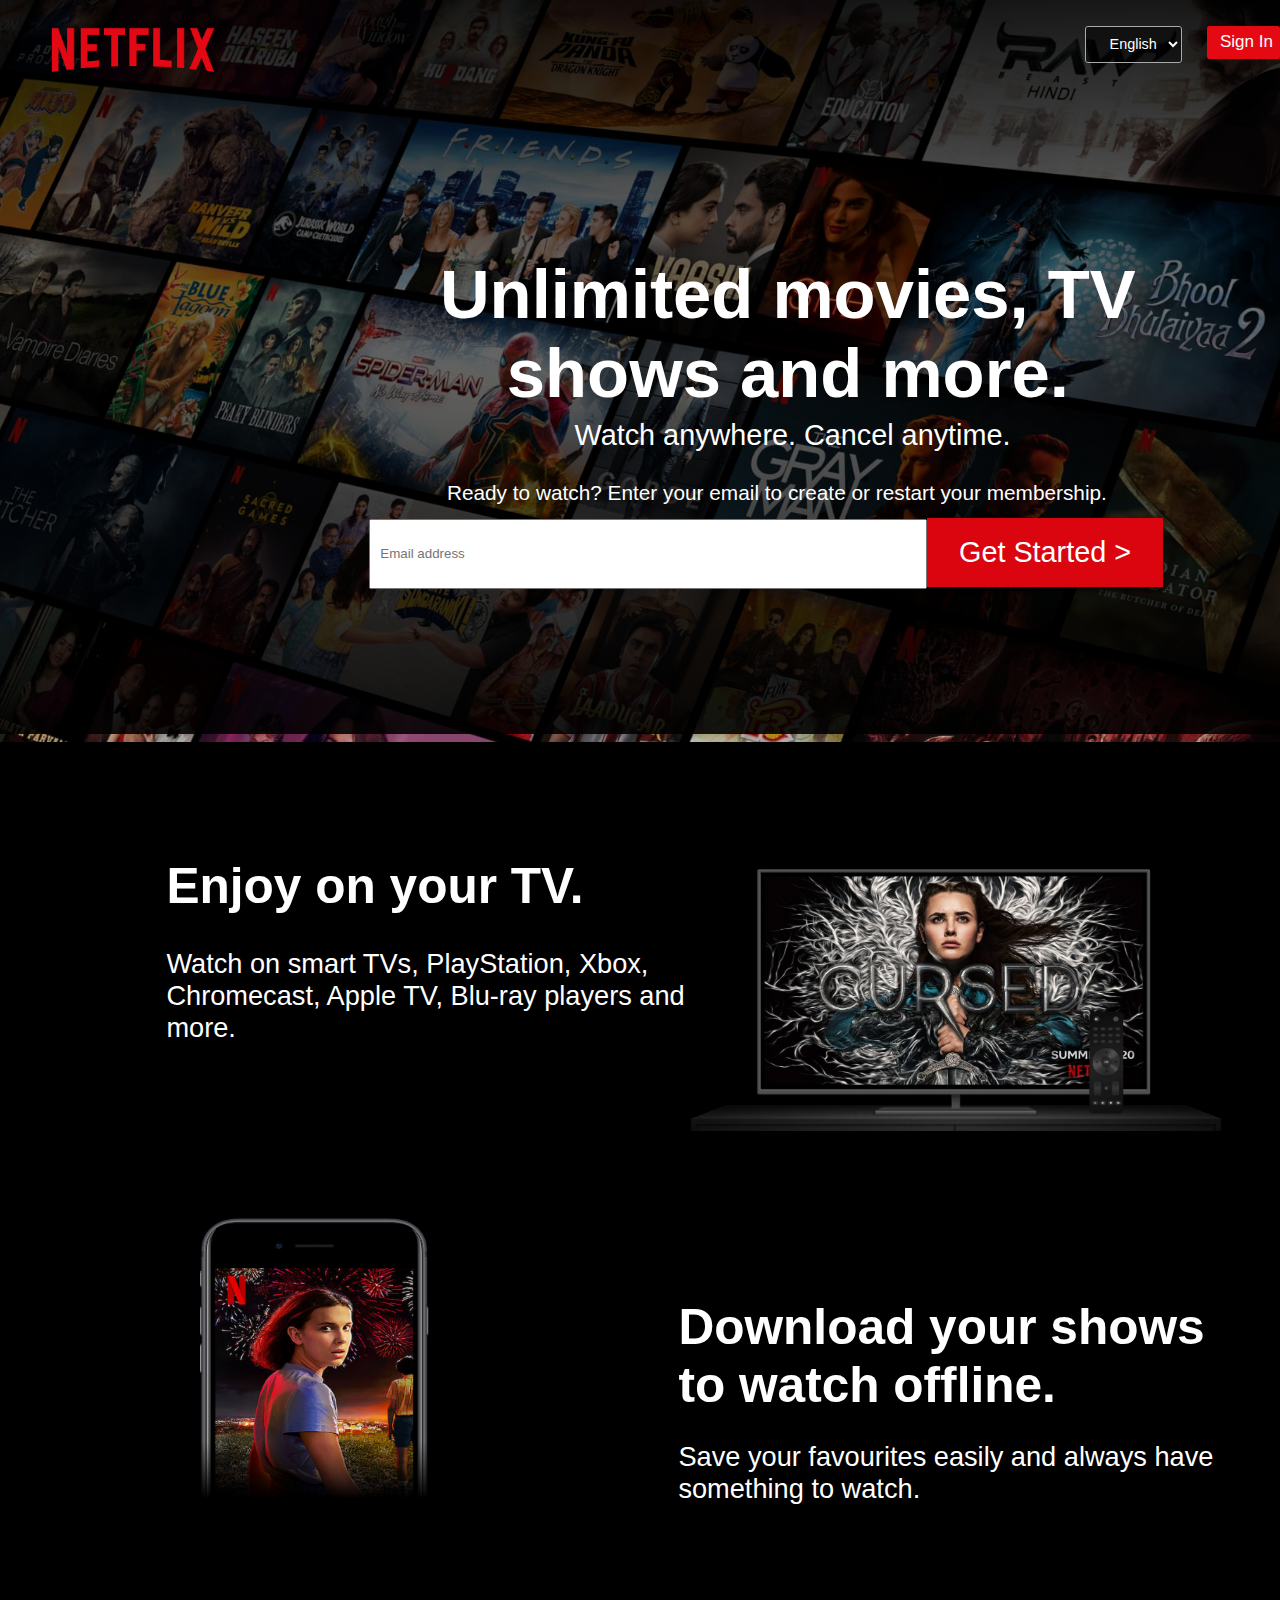
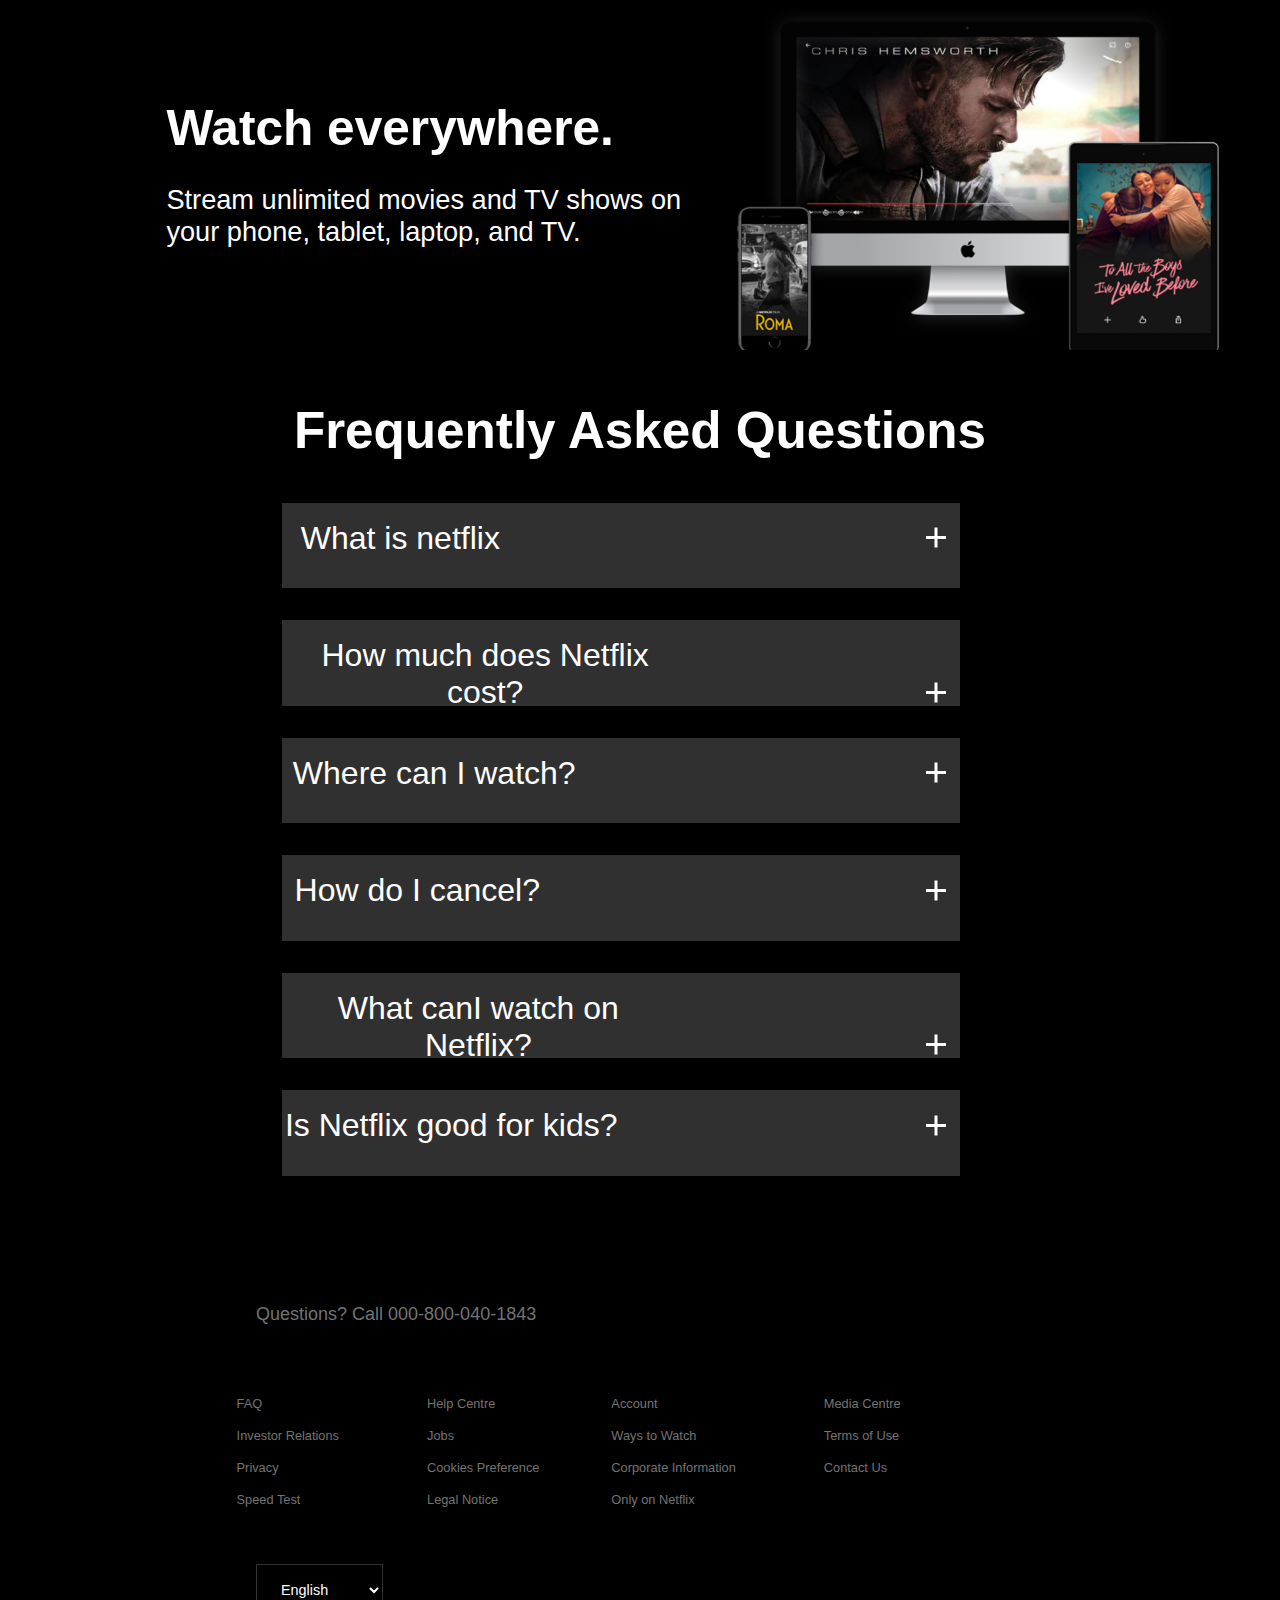
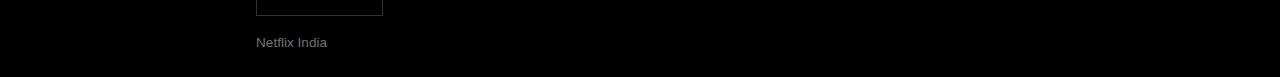
==== index.html @ 5e6e74a6 "Add files via upload" ====
<!DOCTYPE html>
<html lang="en">
<head>
    <meta charset="UTF-8">
    <meta http-equiv="X-UA-Compatible" content="IE=edge">
    <meta name="viewport" content="width=device-width, initial-scale=1.0">
    <link rel="stylesheet" href="style.css">
    <link rel="stylesheet" href="https://cdnjs.cloudflare.com/ajax/libs/font-awesome/6.1.2/css/all.min.css" integrity="sha512-1sCRPdkRXhBV2PBLUdRb4tMg1w2YPf37qatUFeS7zlBy7jJI8Lf4VHwWfZZfpXtYSLy85pkm9GaYVYMfw5BC1A==" crossorigin="anonymous" referrerpolicy="no-referrer" />
    <title>Netflix Clone</title>
</head>
<body>
    <div class="front-page">
        <div class="navbar">
            <img src="logo.png" alt="" height="136" width="247">
    
            <div class="lang">
                <i class="fa-solid fa-globe"></i>
                <select name="lang">
                    <option value="english">English</option>
                    <option value="hindi">हिंदी</option>
                </select>
            </div>
            <div class="sign-up">
                <a href="#">Sign In</a>
            </div>
        </div>
            
        <div class="head">
            <h2>Unlimited movies, TV shows and more.</h2>
            <p>Watch anywhere. Cancel anytime.</p>
            <span>Ready to watch? Enter your email to create or restart your membership.</span>
            <input type="email" placeholder="  Email address" required="">
            <a href="#">Get Started > </a>
        </div>
        <header id="home"></header>
    </div>

    <div class="tv-sec">
        <h1>Enjoy on your TV.</h1>
        <p>Watch on smart TVs, PlayStation, Xbox,<br> Chromecast, Apple TV, Blu-ray players and<br> more.</p>
        <img src="tv1.png" alt="" width="530" height="397">
    </div>

    <div class="mobile-sec">
        <img src="mobile.jpg" alt="" height="330px" width="500px">
        <h1>Download your shows<br> to watch offline.</h1>
        <p>Save your favourites easily and always have<br> something to watch.</p>
    </div>

    <div class="tv2-sec">
        <h1>Watch everywhere.</h1>
        <p>Stream unlimited movies and TV shows on<br> your phone, tablet, laptop, and TV.</p>
        <img src="mac.png" alt="" width="560" height="400">
    </div>
    
    <div class="boy-sec">
        <img src="boy.png" alt="" height="360px" width="500px">
        <h1>Create profiles for<br> children.</h1>
        <p>Send children on adventures with their<br> favourite characters in a space made just for<br> them—free with your membership.</p>
    </div>

    <div class="q-box">
        <h2>Frequently Asked Questions</h2>
        <div class="box" id="box">
            <h3>What is netflix</h3>
            <i class="icon"></i>
        </div>
        <div class="box1" id="box">
            <h3>How much does Netflix cost?</h3>
            <i class="icon"></i>
        </div>
        <div class="box2" id="box">
            <h3>Where can I watch?</h3>
            <i class="icon"></i>
        </div>
        <div class="box3" id="box">
            <h3>How do I cancel?</h3>
            <i class="icon"></i>
        </div>
        <div class="box4" id="box">
            <h3>What canI watch on Netflix?</h3>
            <i class="icon"></i>
        </div>
        <div class="box5" id="box">
            <h3>Is Netflix good for kids?</h3>
            <i class="icon"></i>
        </div>
        <div class="head-2">
            <span>Ready to watch? Enter your email to create or restart your membership.</span>
            <input type="email" placeholder="  Email address" required="">
            <button>Get Started</button>
        </div>
        
        
    </div>

    <div class="footer">
        <div class="head-1">
            <h2>Questions? Call 000-800-040-1843</h2>
        </div>

        <section class="foot">
            <div class="one">
                <ul class="items" id="i1">
                    <li><a href="#">FAQ</a></li>
                    <li> <a href="#">Investor Relations</a></li>
                    <li><a href="#">Privacy</a></li>
                    <li><a href="#">Speed Test</a></li>
                </ul>
                <ul class="items" id="i2">
                    <li><a href="#">Help Centre</a></li>
                    <li><a href="#">Jobs</a></li>
                    <li><a href="#">Cookies Preference</a></li>
                    <li><a href="#">Legal Notice</a></li>
                </ul>
            </div>
            
            <div class="one" id="om">
                <ul class="items" id="i3">
                    <li><a href="#">Account</a></li>
                    <li><a href="#">Ways to Watch</a></li>
                    <li><a href="#">Corporate Information</a></li>
                    <li><a href="#">Only on Netflix</a></li>
                </ul>
                <ul class="items" id="i4">
                    <li><a href="#">Media Centre</a></li>
                    <li><a href="#">Terms of Use</a></li>
                    <li><a href="#">Contact Us</a></li>
                    
                </ul>
            </div>
        </section>
        <div id="lang2">
            <i class="fa-solid fa-globe"></i>
            <select name="lang" id="lang3">
                <option value="english">English</option>
                <option value="hindi">हिंदी</option>
            </select>
        </div>
        <div class="last">
            <p>Netflix India</p>
        </div>
    </div>
    
    
</body>
</html>
---- style.css ----
body
{
    padding: 0;
    margin: 0;
    font-family: Arial, Helvetica, sans-serif;
    background-color: #141414;
    
}
.navbar
{
    position: absolute;
    display: flex;
    width: 100%;
}

.navbar img
{
    margin-right: 65%;
    margin-top: -1.4%;
    margin-left: 1%;
}
.lang
{ 
    
    background: rgba(0,0,0,.4);
    margin-top: 2%;
    height: 35px;
    width: 95px;
    border: 1px solid #aaa;
    border-radius: 3px;
    color: white;
}
i
{
    position: absolute;
    font-size: 12px;
    color: white;
    margin-top: 0.7%;
    margin-left: 0.5%;
    z-index: 1;
}
select
{
    position: relative;
    height: 35px;
    width: 95px;
    color: white;
    border: none;
    background: rgba(0,0,0,.1);
    padding-left: 20px;
    font-size: 0.9rem;
}
option
{
    background-color: darkgray;
    
}
.sign-up
{
    height: 33px;
    width: 85px;
    margin-top: 2%;
    margin-left: 2%;
    border: 1px solid none;
    background-color: #E50914;
    border-radius: 2.5px;
}
.sign-up a
{
    font-size: 17px;
    text-decoration: none;
    color: white;
    position: absolute;
    margin-top: 0.5%;
    margin-left: 1%;
}
#home
{
    justify-content: center;
    height: 734px;
    align-items: center;  
    background: rgba(0,0,0,.4) ;
    background-image: linear-gradient(0deg,rgba(0,0,0,.8) 0,transparent 60%, rgba(0,0,0,.8));
}

#home::before   
{
    content:"";
    background:url(home.jpg) no-repeat center center/cover;
    position: absolute;
    height: 96.6%;
    width: 100%;
    z-index: -1;
       
}

.head
{
    position: absolute;
    color: white;
    
}
.head h2
{
    font-size: 4.3rem;
    margin-top: 20%;
    margin-left: 27.4%;
    justify-content: center;
    align-items: center;
    text-align: center;
    margin-right: 4%;
}
.head p
{
    color: white;
    margin-left: 45%;
    font-size: 1.8rem;
    margin-top: -4%;
}
.head span
{
    margin-left: 35%;
    margin-top: -1%;
    font-size: 1.3rem;
}

.head input
{
    position: absolute;
    width: 550px;
    height: 64.8px;
    margin-left: -57.8%;
    margin-top: 2.93%;
}
.head a
{
    margin-left: 72.6%;
    margin-top: 1%;
    padding: 1.14rem 2rem;
    font-size: 1.8rem;
    text-align: center;
    border: none;
    cursor: pointer;
    margin-right: 1%;
    box-shadow: 0px 5px 3px rgba(0,0,0,.45);
    display: inline-block;
    background-color: #db0510;
    color: white;
    text-decoration: none;
    outline: none;
}
.head a:hover{
   background-color: #E50914;
}

.tv-sec
{
    margin-top: 0.6%;
    position: absolute;
    color: white;
    width: 100%;
    height: 450px;
    background-color: black;
}
.tv-sec h1
{
    font-size: 3.1rem;
    margin-left: 13%;
    margin-top: 9%;

}
.tv-sec p
{
    font-size: 1.7rem;
    margin-left: 13%;
}
.tv-sec img
{
   margin-left: 54%;
   margin-top: -22%;
}

.mobile-sec
{    
    margin-top: 31%;
    position: absolute;
    color: white;
    width: 100%;
    height: 450px;
    background-color: black;
}
.mobile-sec img
{
    margin-left: 5%;
    margin-top: 3%;
}
.mobile-sec h1
{
    font-size: 3.1rem;
    margin-left: 53%;
    margin-top: -16%;
}
.mobile-sec p
{
    margin-left: 53%;
    margin-top: -0.5%;
    font-size: 1.7rem;
}
.tv2-sec
{
    margin-top: 61.4%;
    position: absolute;
    color: white;
    width: 100%;
    height: 500px;
    background-color: black;
}
.tv2-sec h1
{
    font-size: 3.1rem;
    margin-left: 13%;
    margin-top: 14%;
}
.tv2-sec p
{
    font-size: 1.7rem;
    margin-left: 13%;
    margin-top: -0.5%;
}
.tv2-sec img
{
   margin-left: 54%;
   margin-top: -22%;
}
.boy-sec
{    
    margin-top: 95%;
    position: absolute;
    color: white;
    width: 100%;
    height: 450px;
    background-color: black;
}
.boy-sec img
{
    margin-left: 13%;
    margin-top: 5%;
}
.boy-sec h1
{
    font-size: 3.1rem;
    margin-left: 50%;
    margin-top: -19%;
}
.boy-sec p
{
    margin-left: 50%;
    margin-top: -0.5%;
    font-size: 1.7rem;
}
.q-box
{
    justify-content: center;
    text-align: center;
    margin-top: 95%;
    position: absolute;
    color: white;
    width: 100%;
    height: 135vh;
    background-color: black;
}
.q-box h2
{
    margin-top: 4%;
    font-size: 3.2rem;
}
#box
{
    margin-left: 22%;
    height: 9.5vh;
    width: 53vw;
    background-color: #303030;
}
#box h3
{
    font-size: 2rem;
    font-weight: lighter;
    padding-top: 2.5%;
}
.box h3
{
    padding-right: 65% ;
}
.box1 h3
{
    padding-right: 40% ;
}
.box2 h3
{
    padding-right: 55% ;
}
.box3 h3
{
    padding-right: 60% ;
}
.box4 h3
{
    padding-right: 42% ;
}
.box5 h3
{
    padding-right: 50% ;
}
.head-2
{
    margin-right: 5%;
    margin-top: 5%;
}
.q-box span
{
    
    padding-top: 5%;
    font-size: 1.3rem;
}
.q-box input
{
    position: absolute;
    width: 35.5vw;
    height: 8vh;
    margin-top: 2.5%;
    margin-left: -47%;
    
}
.q-box button
{
    margin-left: 39%;
    margin-top: 0.95%;
    padding: 1.03rem 2rem;
    font-size: 1.8rem;
    text-align: center;
    border: none;
    cursor: pointer;
    margin-right: 1%;
    box-shadow: 0px 5px 3px rgba(0,0,0,.45);
    display: inline-block;
    background-color: #db0510;
    color: white;
    text-decoration: none;
    outline: none;
}
.q-box button:hover{
   background-color: #E50914;
}

.icon
{
    width: 20px;
    position: relative;
    margin-left: 90%;
    cursor: pointer;
}
.icon::before, .icon::after
{
    content: " ";
    position: absolute;
    width: 20px;
    height: 3px;
    background: #fff;
    top: -55.5px;
}
.icon::after
{
    transform: rotate(90deg);
    transition: 0.5s linear;
}
.footer
{
    margin-top: 163.5%;
    position: absolute;
    color: white;
    width: 100%;
    height: 450px;
    background-color: black;
}
.head-1
{
    margin-top: 6%;
    margin-left: 20%;
}
.head-1 h2
{
    font-weight: lighter;
    font-size: 18px;
    color: #737373;
}

.foot
{
    
    display: flex;
    flex-direction: row;
    margin: auto;
    justify-content: center;
    padding: 2rem 0;
}
.foot .one
{
    display: flex;
    flex-direction: row;
    justify-content: center;
    width: 25%;
}
.foot .one li
{    
    list-style: none;
}
.foot .one li a
{
    font-size: 0.8rem;
    line-height: 2rem;
    color: #737373;
    text-decoration: none;
}

#i1
{
    margin-left: -70%;
}
#i2
{
    margin-left: 15%;
}
#i3
{
    margin-left: -40%;
}
#i4
{
    margin-left: 15%;
}
#lang2
{
    color: white;
    margin-left: 20%;
    border: 1px solid #333;
    width: 125px;
    height: 50px;
}
#lang3
{
    width: 125px;
    height: 50px;

}
#lang2 i
{
    margin-top: 1.3%;
}
.last
{
    color: #737373;
    margin-left: 20%;
    font-size: 0.85rem;
    margin-top: 1.5%;
}
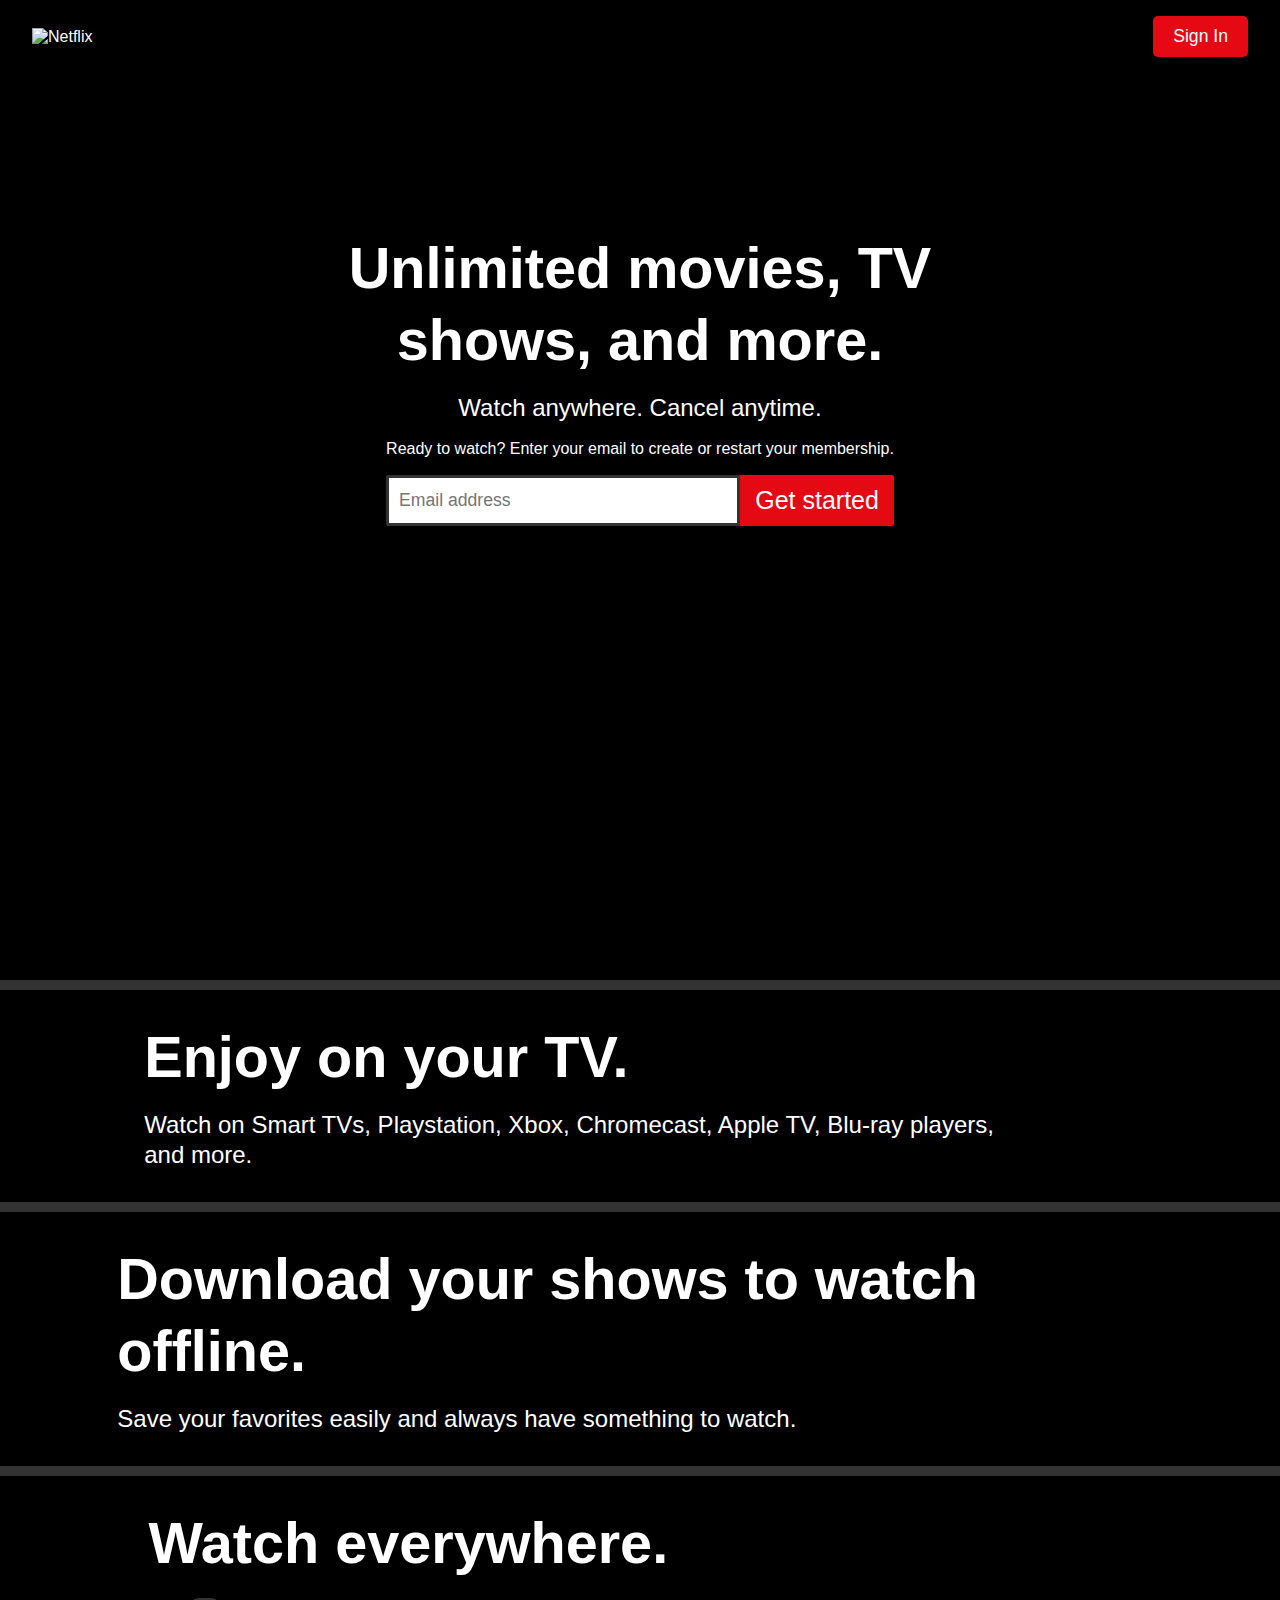
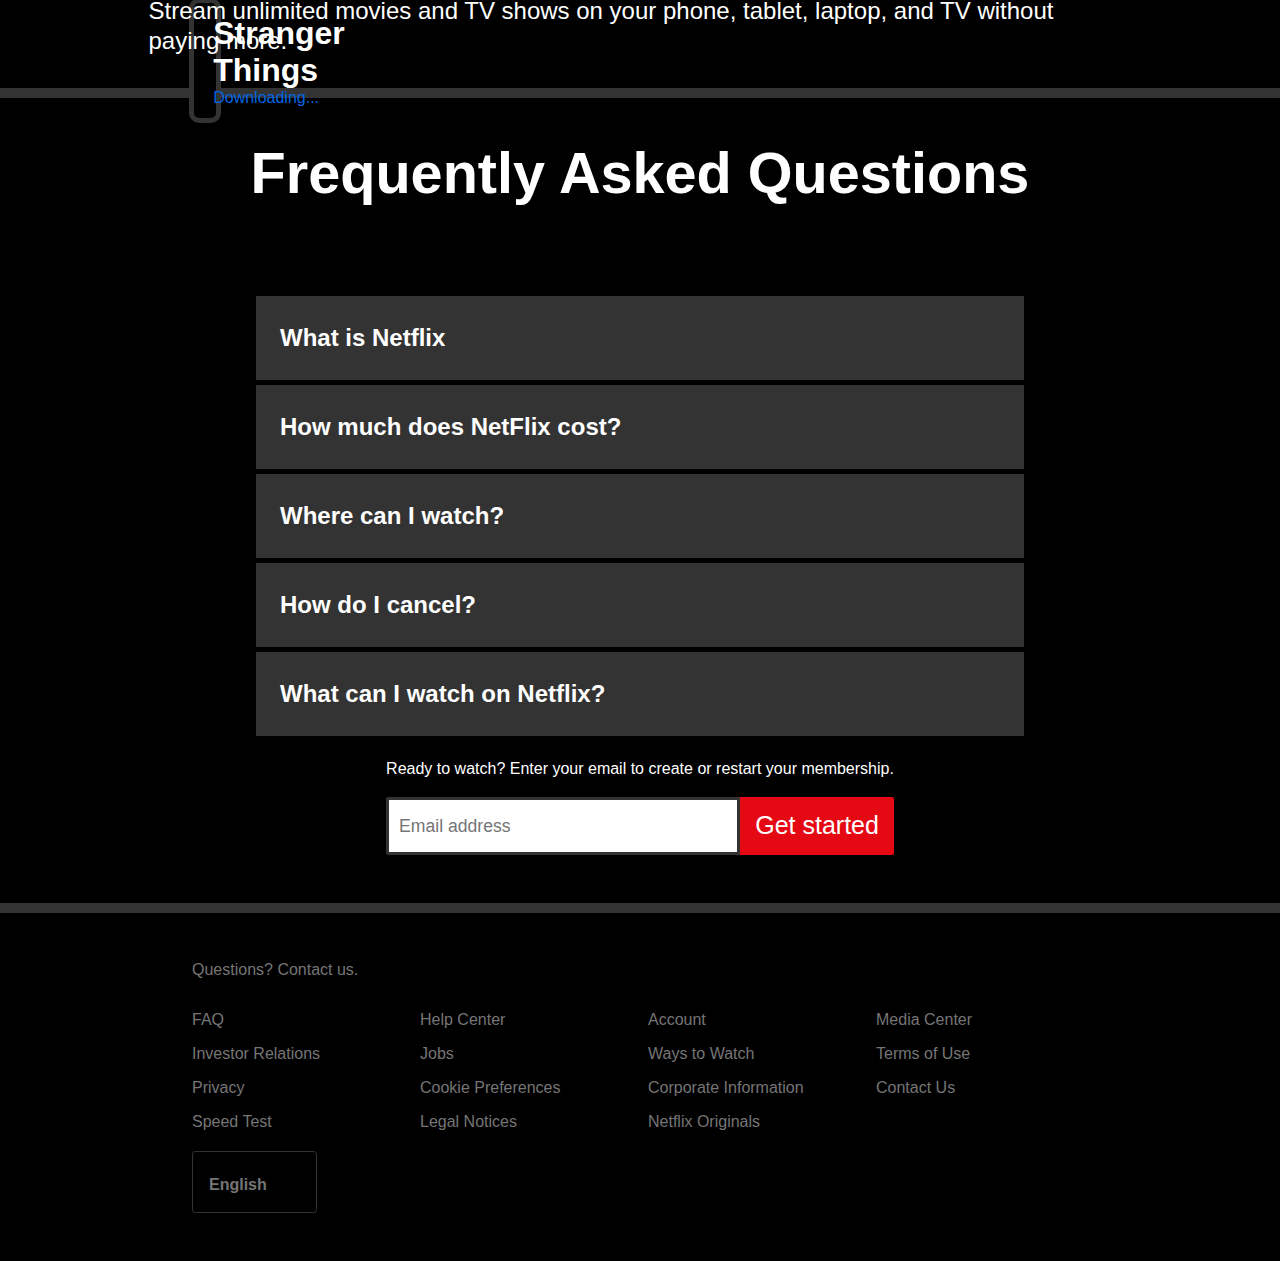
==== commit f56b1fd3: "updated" ====
--- a/index.html
+++ b/index.html
@@ -1,147 +1,235 @@
 <!DOCTYPE html>
 <html lang="en">
+
 <head>
     <meta charset="UTF-8">
-    <meta http-equiv="X-UA-Compatible" content="IE=edge">
     <meta name="viewport" content="width=device-width, initial-scale=1.0">
-    <link rel="stylesheet" href="style.css">
-    <link rel="stylesheet" href="https://cdnjs.cloudflare.com/ajax/libs/font-awesome/6.1.2/css/all.min.css" integrity="sha512-1sCRPdkRXhBV2PBLUdRb4tMg1w2YPf37qatUFeS7zlBy7jJI8Lf4VHwWfZZfpXtYSLy85pkm9GaYVYMfw5BC1A==" crossorigin="anonymous" referrerpolicy="no-referrer" />
-    <title>Netflix Clone</title>
+    <title>Netflix</title>
+    <link rel="stylesheet" href="./CSS/style.css">
+    <link rel="shortcut icon" href="./images/logo.png" type="image/x-icon">
+    <link rel="stylesheet" href="https://cdnjs.cloudflare.com/ajax/libs/font-awesome/6.5.1/css/all.min.css"
+        integrity="sha512-DTOQO9RWCH3ppGqcWaEA1BIZOC6xxalwEsw9c2QQeAIftl+Vegovlnee1c9QX4TctnWMn13TZye+giMm8e2LwA=="
+        crossorigin="anonymous" referrerpolicy="no-referrer" />
 </head>
+
 <body>
-    <div class="front-page">
-        <div class="navbar">
-            <img src="logo.png" alt="" height="136" width="247">
-    
-            <div class="lang">
-                <i class="fa-solid fa-globe"></i>
-                <select name="lang">
-                    <option value="english">English</option>
-                    <option value="hindi">हिंदी</option>
-                </select>
-            </div>
-            <div class="sign-up">
-                <a href="#">Sign In</a>
-            </div>
-        </div>
-            
-        <div class="head">
-            <h2>Unlimited movies, TV shows and more.</h2>
-            <p>Watch anywhere. Cancel anytime.</p>
-            <span>Ready to watch? Enter your email to create or restart your membership.</span>
-            <input type="email" placeholder="  Email address" required="">
-            <a href="#">Get Started > </a>
-        </div>
-        <header id="home"></header>
+    <div class="outter-container">
+        <!-- header -->
+        <header class="header">
+            <nav class="logo">
+                <img src="https://i.ibb.co/r5krrdz/logo.png" alt="Netflix" />
+                <a href="./HTML/login.html" class="btn"> Sign In</a>
+            </nav>
+
+            <div class="inner-container">
+                <div class="inner-title">
+                    <h1>Unlimited movies, TV shows, and more.</h1>
+                </div>
+                <div class="inner-text">
+                    <p>Watch anywhere. Cancel anytime.</p>
+                </div>
+
+                <div class="email-form">
+                    <p>
+                        Ready to watch? Enter your email to create or restart your
+                        membership.
+                    </p>
+
+                    <div class="get-started">
+                        <input type="text" name="" id="" placeholder="Email address" />
+                        <a href="" class="btn-lg">Get started <i class="fas fa-chevron-right"></i></a>
+                    </div>
+                </div>
+            </div>
+            <div class="overlay"></div>
+        </header>
+        <!-- showcase1 -->
+        <section class="showcase">
+            <div class="showcase-container case1">
+                <div class="inner-container">
+                    <div class="inner-title">
+                        <h1>Enjoy on your TV.</h1>
+                    </div>
+                    <div class="inner-text">
+                        <p>
+                            Watch on Smart TVs, Playstation, Xbox, Chromecast, Apple TV,
+                            Blu-ray players, and more.
+                        </p>
+                    </div>
+                </div>
+                <div class="showcase-img">
+                    <img src="https://assets.nflxext.com/ffe/siteui/acquisition/ourStory/fuji/desktop/tv.png" alt="" />
+                    <video class="showcase-animation" autoplay playsinline muted loop>
+                        <source
+                            src="https://assets.nflxext.com/ffe/siteui/acquisition/ourStory/fuji/desktop/video-tv-0819.m4v"
+                            type="video/mp4" />
+                    </video>
+                </div>
+            </div>
+        </section>
+        <!-- showcase 2 -->
+        <section class="showcase">
+            <div class="showcase-container case2">
+                <div class="showcase-img">
+                    <img src="https://assets.nflxext.com/ffe/siteui/acquisition/ourStory/fuji/desktop/mobile-0819.jpg"
+                        alt="" />
+                    <div class="downloading">
+                        <img src="https://assets.nflxext.com/ffe/siteui/acquisition/ourStory/fuji/desktop/boxshot.png"
+                            alt="" />
+                        <div class="download-text">
+                            <h1>Stranger Things</h1>
+                            <p>Downloading...</p>
+                        </div>
+                    </div>
+                </div>
+                <div class="inner-container">
+                    <div class="inner-title">
+                        <h1>Download your shows to watch offline.</h1>
+                    </div>
+                    <div class="inner-text">
+                        <p>
+                            Save your favorites easily and always have something to watch.
+                        </p>
+                    </div>
+                </div>
+            </div>
+        </section>
+        <!-- showcase3 -->
+        <section class="showcase">
+            <div class="showcase-container case3">
+                <div class="inner-container">
+                    <div class="inner-title">
+                        <h1>Watch everywhere.</h1>
+                    </div>
+                    <div class="inner-text">
+                        <p>
+                            Stream unlimited movies and TV shows on your phone, tablet,
+                            laptop, and TV without paying more.
+                        </p>
+                    </div>
+                </div>
+                <div class="showcase-img">
+                    <img src="https://assets.nflxext.com/ffe/siteui/acquisition/ourStory/fuji/desktop/device-pile.png"
+                        alt="" />
+                    <video class="showcase-animation" autoplay playsinline muted loop>
+                        <source
+                            src="https://assets.nflxext.com/ffe/siteui/acquisition/ourStory/fuji/desktop/video-devices.m4v"
+                            type="video/mp4" />
+                    </video>
+                </div>
+            </div>
+        </section>
+        <!-- faq list -->
+        <section class="faq">
+            <div class="inner-container">
+                <div class="inner-title">
+                    <h1>Frequently Asked Questions</h1>
+                </div>
+
+                <ul>
+                    <li>
+                        <h2>What is Netflix <i class="fas fa-plus"></i></h2>
+                        <p>
+                            Netflix is a streaming service that offers a wide variety of
+                            award-winning TV shows, movies, anime, documentaries, and more
+                            on thousands of internet-connected devices. <br />You can watch
+                            as much as you want, whenever you want without a single
+                            commercial – all for one low monthly price. There's always
+                            something new to discover and new TV shows and movies are added
+                            every week!
+                        </p>
+                    </li>
+                    <li>
+                        <h2>How much does NetFlix cost? <i class="fas fa-plus"></i></h2>
+                        <p>
+                            Watch Netflix on your smartphone, tablet, Smart TV, laptop, or
+                            streaming device, all for one fixed monthly fee. <br />
+                            Plans range from TWD270 to TWD390 a month. No extra costs, no
+                            contracts.
+                        </p>
+                    </li>
+                    <li>
+                        <h2>Where can I watch?<i class="fas fa-plus"></i></h2>
+                        <p>
+                            Watch anywhere, anytime, on an unlimited number of devices. Sign
+                            in with your Netflix account to watch instantly on the web at
+                            netflix.com from your personal computer or on any
+                            internet-connected device that offers the Netflix app, including
+                            smart TVs, smartphones, tablets, streaming media players and
+                            game consoles. <br />You can also download your favorite shows
+                            with the iOS, Android, or Windows 10 app. Use downloads to watch
+                            while you're on the go and without an internet connection. Take
+                            Netflix with you anywhere.
+                        </p>
+                    </li>
+                    <li>
+                        <h2>How do I cancel?<i class="fas fa-plus"></i></h2>
+                        <p>
+                            Netflix is flexible. There are no pesky contracts and no
+                            commitments. You can easily cancel your account online in two
+                            clicks. There are no cancellation fees – start or stop your
+                            account anytime.
+                        </p>
+                    </li>
+                    <li>
+                        <h2>What can I watch on Netflix?<i class="fas fa-plus"></i></h2>
+                        <p>
+                            Netflix has an extensive library of feature films,
+                            documentaries, TV shows, anime, award-winning Netflix originals,
+                            and more. Watch as much as you want, anytime you want.
+                        </p>
+                    </li>
+                </ul>
+
+                <div class="email-form">
+                    <p>
+                        Ready to watch? Enter your email to create or restart your
+                        membership.
+                    </p>
+
+                    <div class="get-started">
+                        <input type="text" name="" id="" placeholder="Email address" />
+                        <a href="" class="btn-lg">Get started <i class="fas fa-chevron-right"></i></a>
+                    </div>
+                </div>
+            </div>
+        </section>
+        <!-- footer -->
+        <footer>
+            <p>Questions? Contact us.</p>
+            <div class="links">
+                <ul>
+                    <li>FAQ</li>
+                    <li>Help Center</li>
+                    <li>Account</li>
+                    <li>Media Center</li>
+                    <li>Investor Relations</li>
+                    <li>Jobs</li>
+                    <li>Ways to Watch</li>
+                    <li>Terms of Use</li>
+                    <li>Privacy</li>
+                    <li>Cookie Preferences</li>
+                    <li>Corporate Information</li>
+                    <li>Contact Us</li>
+                    <li>Speed Test</li>
+                    <li>Legal Notices</li>
+                    <li>Netflix Originals</li>
+                </ul>
+                <div class="language" id="language-btn">
+                    <i class="fas fa-globe"></i> English
+                    <i class="fas fa-sort-down lg"></i>
+                    <div class="dropdown-list">
+                        <ul class="" id="language-dropdown">
+                            <li>中文</li>
+                            <li>English</li>
+                        </ul>
+                    </div>
+                </div>
+            </div>
+        </footer>
     </div>
 
-    <div class="tv-sec">
-        <h1>Enjoy on your TV.</h1>
-        <p>Watch on smart TVs, PlayStation, Xbox,<br> Chromecast, Apple TV, Blu-ray players and<br> more.</p>
-        <img src="tv1.png" alt="" width="530" height="397">
-    </div>
-
-    <div class="mobile-sec">
-        <img src="mobile.jpg" alt="" height="330px" width="500px">
-        <h1>Download your shows<br> to watch offline.</h1>
-        <p>Save your favourites easily and always have<br> something to watch.</p>
-    </div>
-
-    <div class="tv2-sec">
-        <h1>Watch everywhere.</h1>
-        <p>Stream unlimited movies and TV shows on<br> your phone, tablet, laptop, and TV.</p>
-        <img src="mac.png" alt="" width="560" height="400">
-    </div>
-    
-    <div class="boy-sec">
-        <img src="boy.png" alt="" height="360px" width="500px">
-        <h1>Create profiles for<br> children.</h1>
-        <p>Send children on adventures with their<br> favourite characters in a space made just for<br> them—free with your membership.</p>
-    </div>
-
-    <div class="q-box">
-        <h2>Frequently Asked Questions</h2>
-        <div class="box" id="box">
-            <h3>What is netflix</h3>
-            <i class="icon"></i>
-        </div>
-        <div class="box1" id="box">
-            <h3>How much does Netflix cost?</h3>
-            <i class="icon"></i>
-        </div>
-        <div class="box2" id="box">
-            <h3>Where can I watch?</h3>
-            <i class="icon"></i>
-        </div>
-        <div class="box3" id="box">
-            <h3>How do I cancel?</h3>
-            <i class="icon"></i>
-        </div>
-        <div class="box4" id="box">
-            <h3>What canI watch on Netflix?</h3>
-            <i class="icon"></i>
-        </div>
-        <div class="box5" id="box">
-            <h3>Is Netflix good for kids?</h3>
-            <i class="icon"></i>
-        </div>
-        <div class="head-2">
-            <span>Ready to watch? Enter your email to create or restart your membership.</span>
-            <input type="email" placeholder="  Email address" required="">
-            <button>Get Started</button>
-        </div>
-        
-        
-    </div>
-
-    <div class="footer">
-        <div class="head-1">
-            <h2>Questions? Call 000-800-040-1843</h2>
-        </div>
-
-        <section class="foot">
-            <div class="one">
-                <ul class="items" id="i1">
-                    <li><a href="#">FAQ</a></li>
-                    <li> <a href="#">Investor Relations</a></li>
-                    <li><a href="#">Privacy</a></li>
-                    <li><a href="#">Speed Test</a></li>
-                </ul>
-                <ul class="items" id="i2">
-                    <li><a href="#">Help Centre</a></li>
-                    <li><a href="#">Jobs</a></li>
-                    <li><a href="#">Cookies Preference</a></li>
-                    <li><a href="#">Legal Notice</a></li>
-                </ul>
-            </div>
-            
-            <div class="one" id="om">
-                <ul class="items" id="i3">
-                    <li><a href="#">Account</a></li>
-                    <li><a href="#">Ways to Watch</a></li>
-                    <li><a href="#">Corporate Information</a></li>
-                    <li><a href="#">Only on Netflix</a></li>
-                </ul>
-                <ul class="items" id="i4">
-                    <li><a href="#">Media Centre</a></li>
-                    <li><a href="#">Terms of Use</a></li>
-                    <li><a href="#">Contact Us</a></li>
-                    
-                </ul>
-            </div>
-        </section>
-        <div id="lang2">
-            <i class="fa-solid fa-globe"></i>
-            <select name="lang" id="lang3">
-                <option value="english">English</option>
-                <option value="hindi">हिंदी</option>
-            </select>
-        </div>
-        <div class="last">
-            <p>Netflix India</p>
-        </div>
-    </div>
-    
-    
+    <script src="./JS/script.js"></script>
 </body>
+
 </html>--- a/CSS/style.css
+++ b/CSS/style.css
@@ -0,0 +1,578 @@
+/* global setting */
+* {
+  box-sizing: border-box;
+  margin: 0;
+  padding: 0;
+}
+
+body {
+  background: #000;
+  color: #fff;
+  font-weight: 500;
+  font-family: Arial, sans-serif;
+}
+
+ul {
+  list-style: none;
+}
+
+.lg {
+  font-size: 1.5rem;
+}
+
+/* button style */
+.btn {
+  text-decoration: none;
+  color: #fff;
+  padding: 10px 20px;
+  background: #e50914;
+  border-radius: 5px;
+  font-size: 1.1rem;
+  text-align: center;
+}
+
+.btn-lg {
+  text-decoration: none;
+  color: #fff;
+  padding: 10px 15px;
+  margin: 0;
+  background: #e50914;
+  border-radius: 5px;
+  font-size: 25px;
+  text-align: center;
+}
+
+.btn-lg:hover {
+  background: #fd1c27;
+}
+
+/* inner container title and text style */
+
+.inner-container {
+  display: flex;
+  flex-direction: column;
+  align-items: center;
+  justify-content: center;
+  position: relative;
+  z-index: 1;
+  line-height: 1.25;
+}
+.inner-title {
+  font-size: 1.8rem;
+  width: 90%;
+}
+
+.inner-title h1 {
+  margin-bottom: 1rem;
+}
+
+.inner-text {
+  font-size: 1.5rem;
+  width: 90%;
+}
+
+/* email form */
+
+.email-form {
+  margin: 1rem;
+}
+.email-form .get-started {
+  padding-top: 1rem;
+  display: flex;
+  height: 80%;
+}
+
+.email-form .get-started > input {
+  border-radius: 2px 0 0 2px;
+  border: 3px solid #333;
+  padding-left: 10px;
+  font-size: 1.1rem;
+  outline: none;
+  flex: 1;
+}
+
+.email-form .btn-lg {
+  border-radius: 0 2px 2px 0;
+}
+
+/* header */
+.header {
+  height: 110vh;
+  position: relative;
+  background: url("https://assets.nflxext.com/ffe/siteui/vlv3/8ef88e03-6f89-4c75-ae51-f8da7d252358/6ac07e5f-07ca-4543-8540-f22edce8bb02/TW-en-20210208-popsignuptwoweeks-perspective_alpha_website_small.jpg")
+    no-repeat center center/cover;
+  box-shadow: inset 0 50px 300px #000, inset 0 -50px 300px #000;
+  border-bottom: 10px #333 solid;
+}
+
+/* brightness and vignette effect*/
+.overlay {
+  height: 100%;
+  width: 100%;
+  background: #000;
+  position: absolute;
+  left: 0;
+  top: 0;
+  opacity: 0.4;
+}
+
+/* logo */
+
+.logo {
+  display: flex;
+  align-items: center;
+  justify-content: space-between;
+  padding: 1rem 2rem;
+  position: relative;
+  z-index: 1;
+}
+
+.logo > img {
+  width: 150px;
+}
+
+/* header text , input form and button*/
+
+.header .inner-container {
+  margin-top: 10rem;
+}
+
+.header .inner-title {
+  width: 50%;
+  text-align: center;
+}
+
+.header h1 {
+  margin-bottom: 1rem;
+}
+
+.header .inner-text {
+  width: 50%;
+  text-align: center;
+}
+
+/* showcase 1 */
+
+.showcase {
+  border-bottom: 10px solid #333;
+  padding: 2rem 0;
+}
+.showcase-container {
+  display: flex;
+  width: 85%;
+  margin: auto;
+}
+
+.showcase-img {
+  position: relative;
+  z-index: 1;
+}
+
+.showcase-animation {
+  position: absolute;
+  left: 75px;
+  top: 95px;
+  z-index: -1;
+}
+
+/* showcase 2*/
+
+.case2 {
+  width: 90%;
+}
+
+.showcase-container.case2 > .showcase-img {
+  margin: 1.2rem 0;
+}
+
+.downloading {
+  background: #000;
+  width: 60%;
+  height: 125px;
+  position: absolute;
+  top: 335px;
+  left: 125px;
+  border: 5px solid #333;
+  border-radius: 10px;
+  padding: 0.7rem;
+  display: flex;
+}
+
+.downloading > img {
+  height: 100%;
+}
+
+.download-text {
+  padding: 0.5rem;
+  display: flex;
+  flex-direction: column;
+  justify-content: center;
+}
+
+.download-text > p {
+  color: #0066e3;
+}
+
+/* showcase 3*/
+
+.case3 .showcase-animation {
+  width: 395px;
+  height: 225px;
+  top: 50px;
+  left: 120px;
+}
+
+/* faq list */
+.faq {
+  border-bottom: 10px solid #333;
+}
+
+.faq .inner-container {
+  line-height: 1.5;
+  margin: 2rem 0;
+}
+
+.faq .inner-title {
+  text-align: center;
+}
+.faq h1 {
+  margin-bottom: 5rem;
+}
+
+.faq h2 {
+  display: flex;
+  justify-content: space-between;
+  padding: 1.5rem;
+}
+
+.faq ul {
+  width: 60%;
+  margin: auto;
+}
+
+.faq li {
+  border-bottom: 5px solid #000;
+  background: #333;
+  cursor: pointer;
+}
+
+.faq li.show i {
+  transform: rotate(45deg);
+}
+
+.faq li > p {
+  padding: 1rem 0;
+  border-top: 1px solid #000;
+  padding: 1.5rem;
+  font-size: 1.3rem;
+  position: absolute;
+  max-height: 0;
+  visibility: hidden;
+  transition: max-height 0.1s ease-in;
+}
+
+.faq .inner-text {
+  margin-top: 2rem;
+}
+
+/* show list item */
+.faq li.show p {
+  max-height: 700px;
+  position: relative;
+  visibility: visible;
+}
+
+/* footer */
+
+footer {
+  color: #757575;
+  margin: 3rem auto;
+  width: 70%;
+}
+
+footer .links > * {
+  margin-bottom: 20px;
+}
+
+footer p {
+  margin-bottom: 2rem;
+}
+
+footer .links ul {
+  display: grid;
+  grid-template-columns: repeat(4, 1fr);
+  grid-gap: 1rem;
+}
+
+footer .language {
+  padding: 1rem 0;
+  font-weight: 700;
+  cursor: pointer;
+  width: 14%;
+  border: 1px solid #333;
+  border-radius: 0.2rem;
+  font-family: inherit;
+  padding: 1rem;
+  position: relative;
+}
+
+footer .language:active {
+  outline: 1px solid #fff;
+  box-shadow: 0 0 0 2px #fff;
+}
+
+footer .dropdown-list {
+  width: 100%;
+}
+
+footer .dropdown-list ul {
+  display: none;
+  position: absolute;
+  background: #000;
+  border: 1px solid #333;
+  top: 58px;
+  width: 100%;
+  left: 0;
+}
+
+footer .dropdown-list li {
+  margin: 0.5rem 0;
+}
+
+/* show dropdown item */
+footer .dropdown-list ul.show {
+  display: block;
+}
+
+/* large-screen*/
+
+@media (max-width: 950px) {
+  /* global setting */
+
+  /* button */
+  .btn-lg {
+    padding: 10px 12.5px;
+    font-size: 15px;
+    text-align: center;
+    margin: 10px auto;
+  }
+
+  /* text style */
+
+  .inner-title {
+    font-size: 1.6rem;
+    text-align: center;
+    width: 100%;
+  }
+
+  .inner-text {
+    font-size: 1.2rem;
+    width: 100%;
+    text-align: center;
+  }
+
+  /* email form */
+  .email-form .get-started {
+    padding-top: 1rem;
+    display: flex;
+    flex-direction: column;
+  }
+
+  .email-form .get-started > input {
+    padding: 1rem;
+    font-size: 1.1rem;
+  }
+
+  /* nav logo */
+  .logo > img {
+    width: 120px;
+  }
+
+  /* header */
+  .header {
+    height: 100%;
+  }
+
+  .header .inner-title {
+    width: 70%;
+  }
+
+  /* showcase */
+  .showcase-container {
+    flex-direction: column;
+    width: 90%;
+  }
+
+  .showcase-img {
+    display: flex;
+    justify-content: center;
+  }
+
+  .showcase-animation {
+    left: 180px;
+    top: 95px;
+    z-index: -1;
+  }
+
+  .case2 .showcase-img {
+    order: 2;
+  }
+
+  .case3 .showcase-animation {
+    top: 50px;
+    left: 218px;
+  }
+
+  /* faq list */
+  .faq ul {
+    width: 90%;
+    margin: auto;
+  }
+
+  .faq h2 {
+    display: flex;
+    justify-content: space-between;
+    padding: 0.5rem 1rem;
+    font-size: 1.2rem;
+  }
+
+  /* footer */
+  footer {
+    width: 90%;
+  }
+
+  footer .language {
+    width: 20%;
+  }
+}
+
+/* tablet-screen */
+@media (max-width: 768px) {
+  .header .inner-container {
+    margin-top: 2rem;
+  }
+
+  .inner-title {
+    width: 90%;
+    font-size: 1.5rem;
+  }
+
+  .inner-text {
+    width: 90%;
+    font-size: 1.5rem;
+  }
+  .case1 .showcase-animation {
+    left: 100px;
+  }
+
+  .case3 .showcase-animation {
+    left: 135px;
+  }
+  /* button */
+
+  .btn {
+    padding: 10px 15px;
+    font-size: 15px;
+  }
+}
+
+/* median-screen*/
+@media (max-width: 550px) {
+  /* nav logo */
+
+  .logo > img {
+    width: 100px;
+  }
+
+  /* showcase*/
+  .inner-text .get-started > input {
+    padding: 0.5rem;
+    font-size: 1.1rem;
+  }
+  .showcase-img {
+    display: flex;
+    justify-content: center;
+  }
+
+  .showcase-img > img {
+    width: 100%;
+  }
+
+  .case1 .showcase-animation {
+    width: 400px;
+    left: 35px;
+    top: 45px;
+  }
+
+  .case3 .showcase-animation {
+    width: 300px;
+    top: 0;
+    left: 85px;
+  }
+
+  .downloading {
+    top: 260px;
+    left: 95px;
+    height: 70px;
+    border: 3px solid #333;
+  }
+
+  .download-text {
+    font-size: 10px;
+    padding-left: 15px;
+  }
+
+  /* faq list */
+  .faq h1 {
+    text-align: center;
+    font-size: 25px;
+    margin-bottom: 0.5rem;
+  }
+
+  .faq ul {
+    width: 100%;
+  }
+  .faq li {
+    font-size: 10px;
+  }
+
+  /* footer */
+  footer .links ul {
+    grid-template-columns: repeat(2, 1fr);
+    grid-gap: 1rem;
+  }
+}
+
+@media (max-width: 375px) {
+  .inner-title {
+    font-size: 1rem;
+  }
+  .inner-text {
+    font-size: 1rem;
+  }
+
+  /* header */
+
+  .header .inner-title {
+    width: 90%;
+  }
+  .header .inner-text {
+    width: 90%;
+  }
+  /* showcase */
+  .case1 .showcase-animation {
+    width: 250px;
+    left: 45px;
+    top: 50px;
+  }
+
+  .case3 .showcase-animation {
+    width: 210px;
+    left: 60px;
+    top: -25px;
+  }
+  .downloading {
+    top: 180px;
+    left: 66px;
+  }
+}
